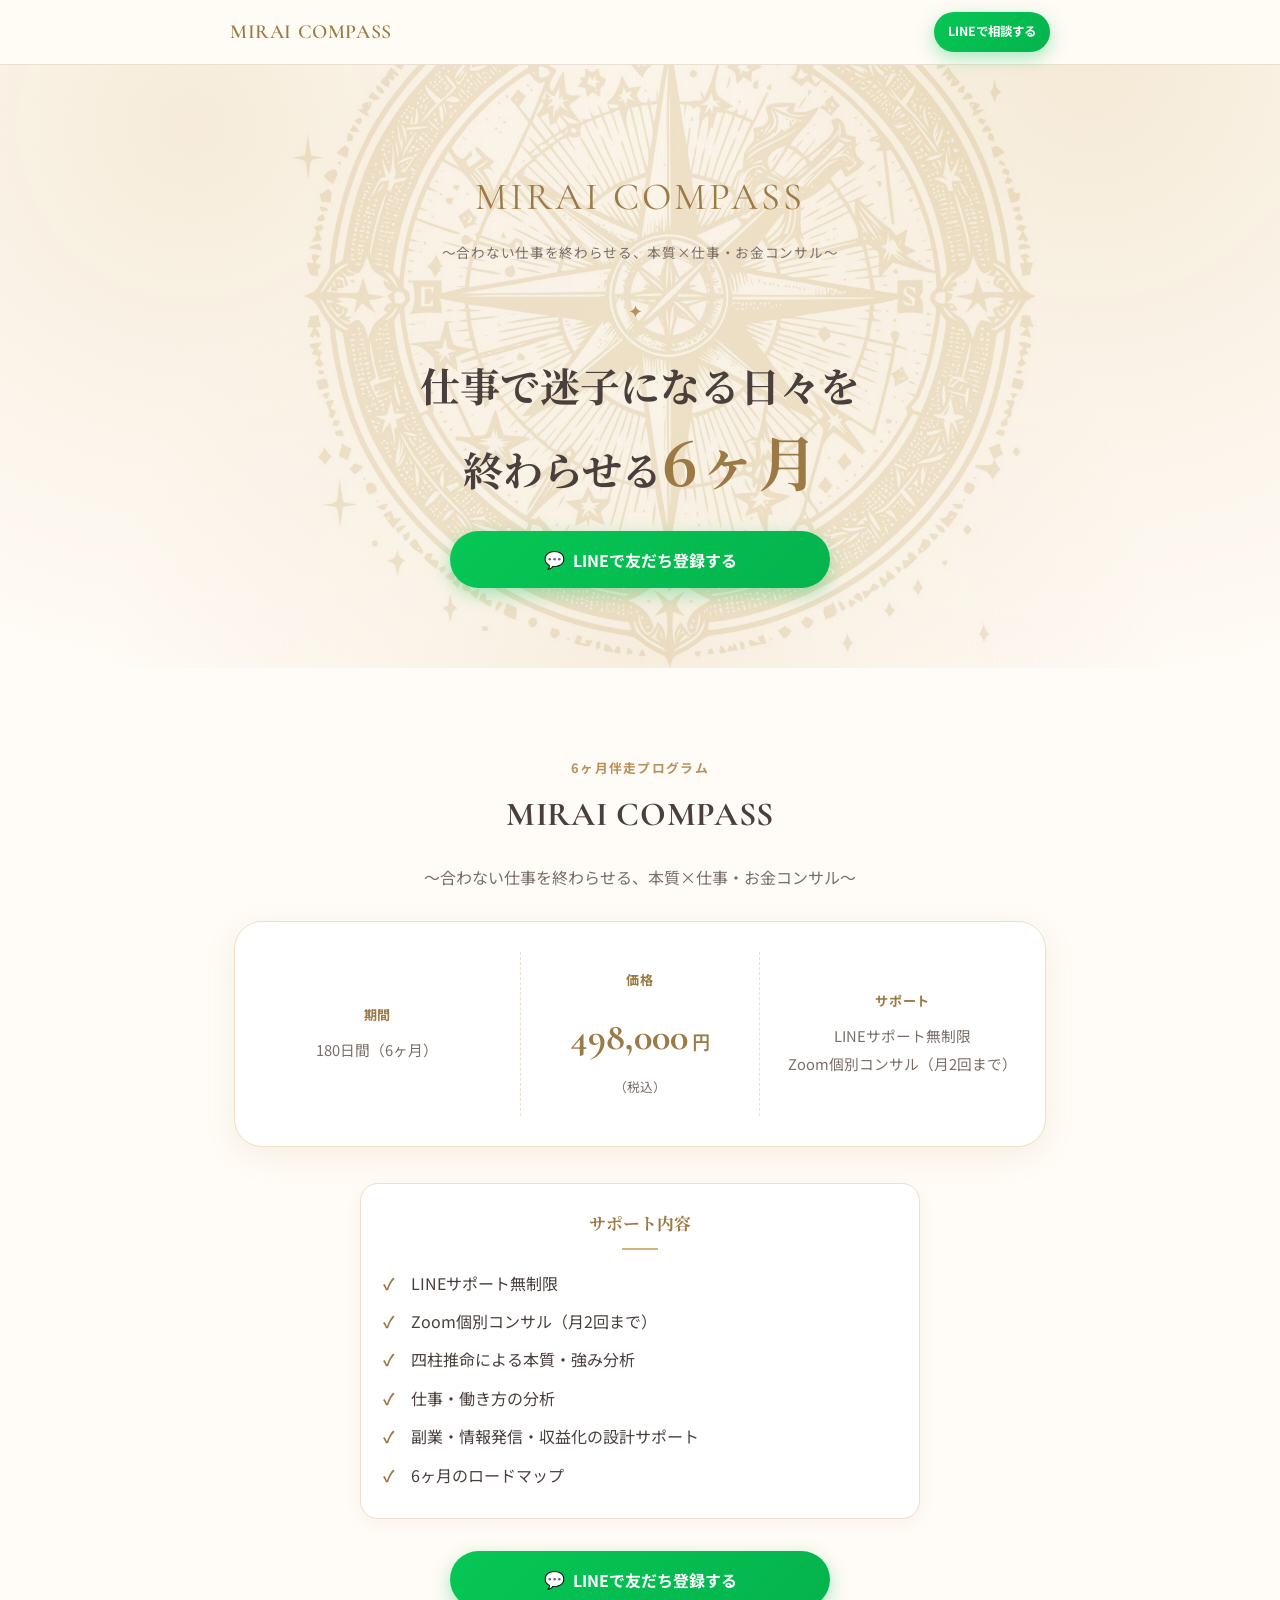
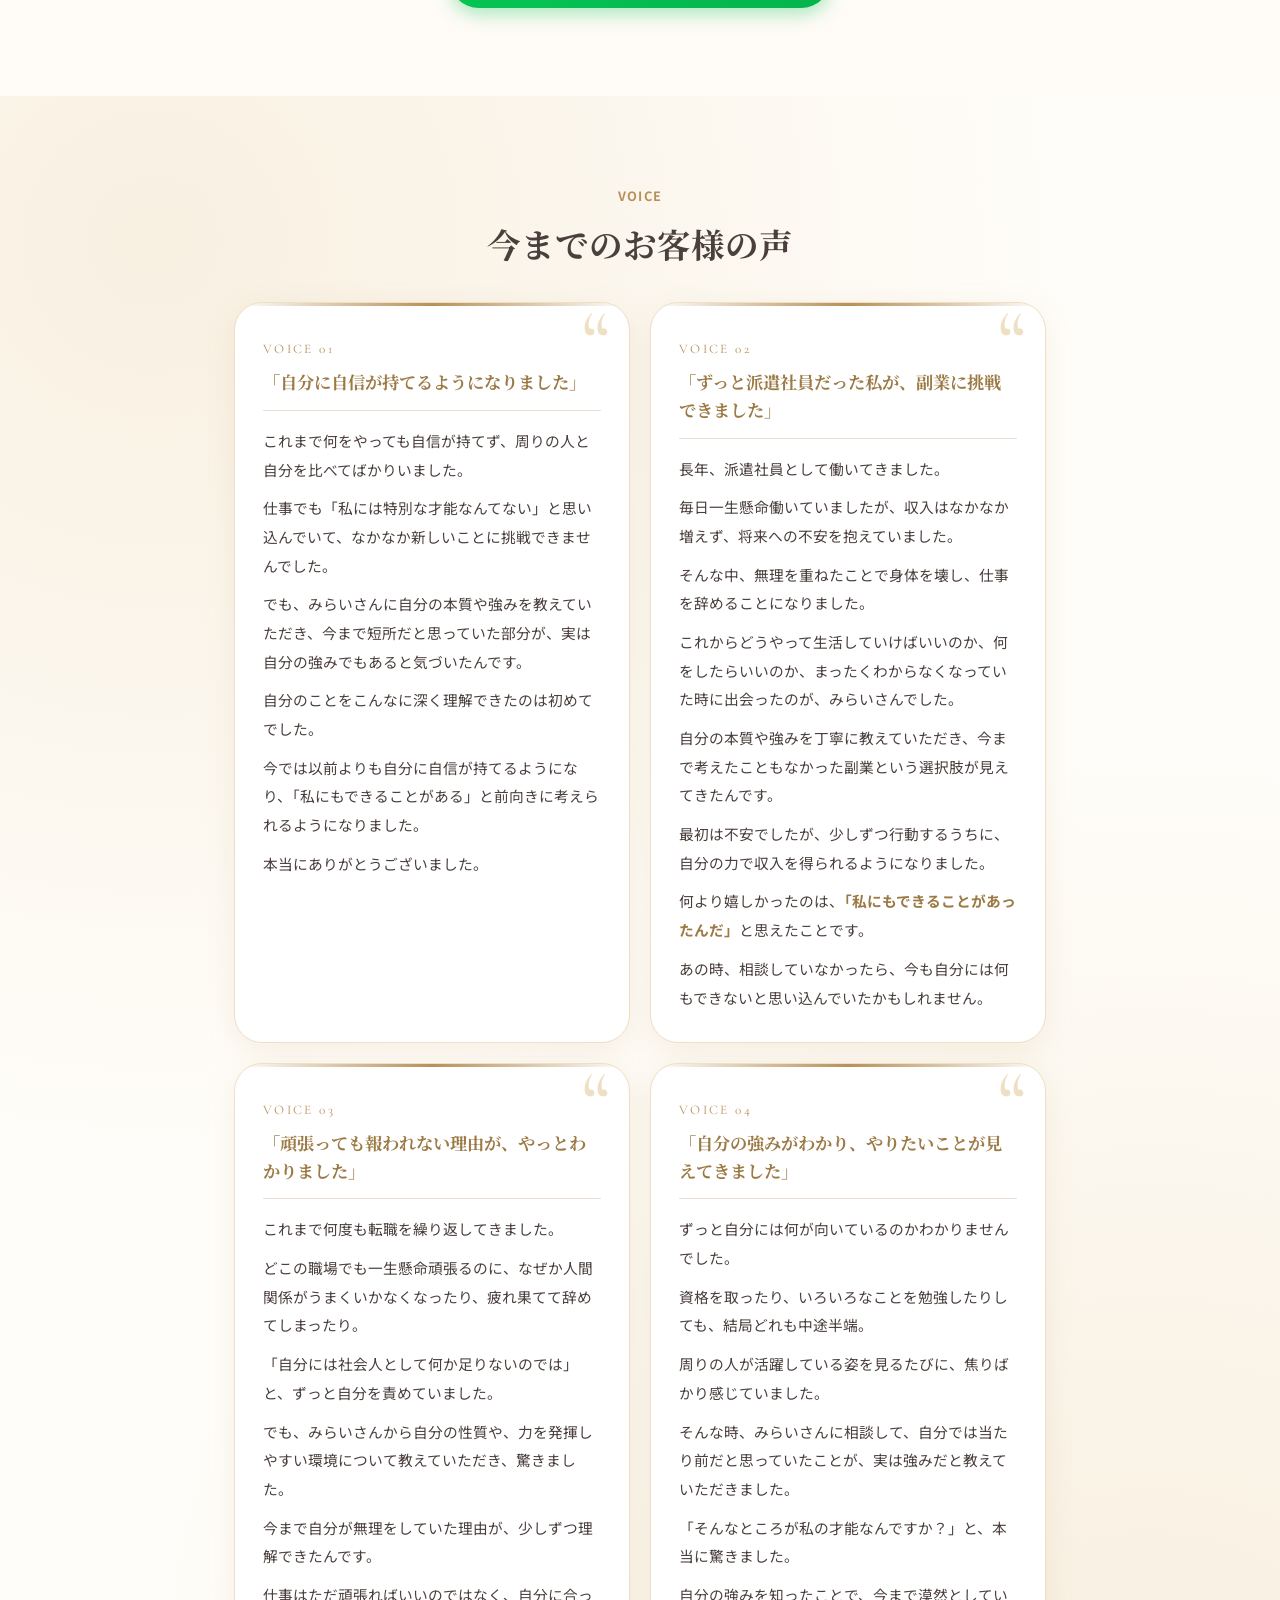
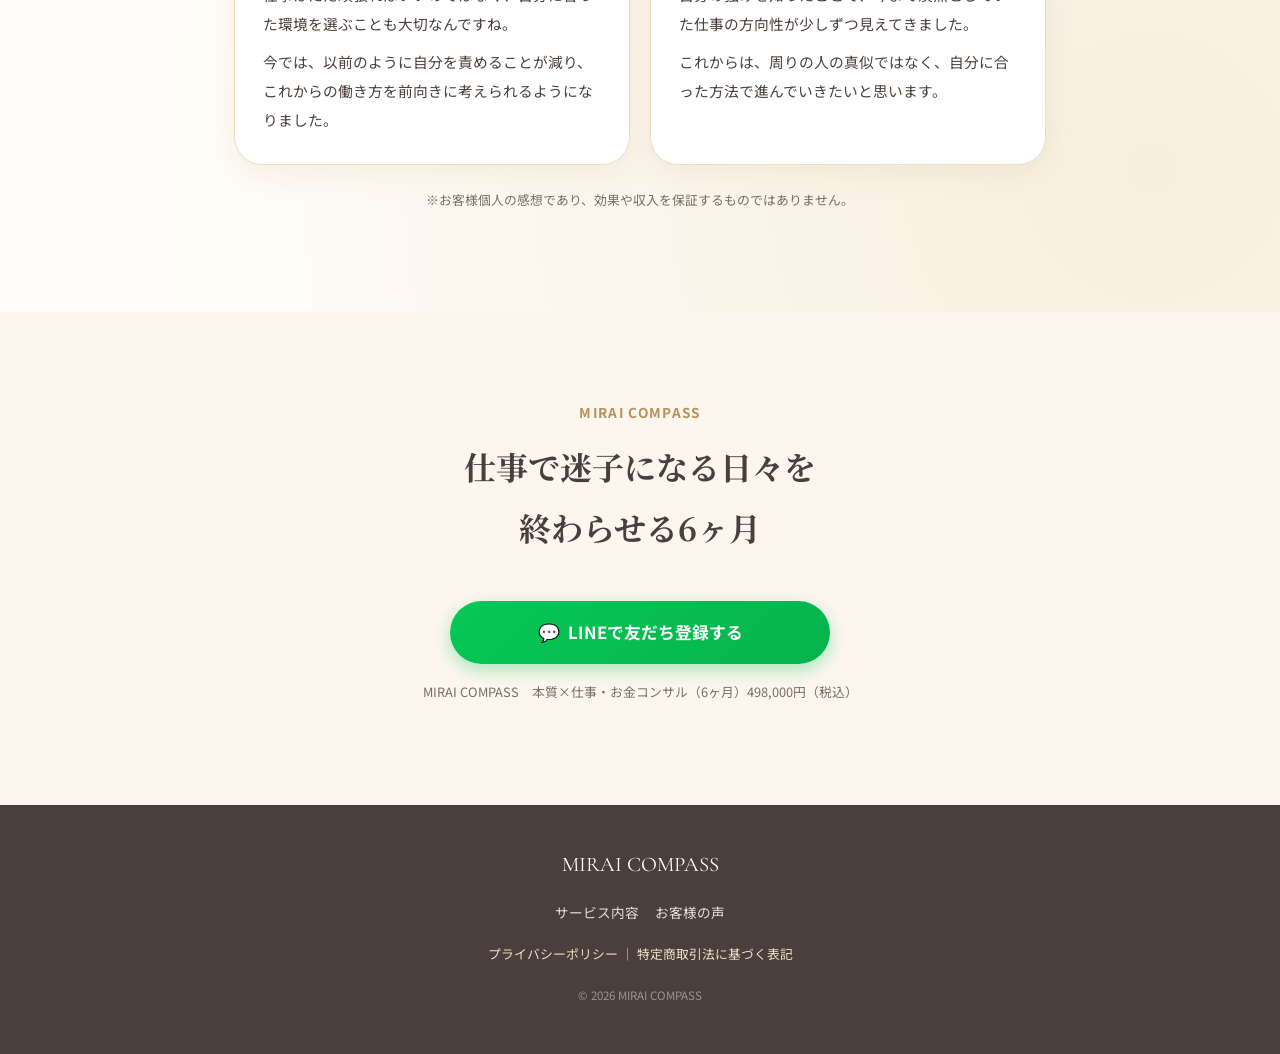
==== index.html @ 529f349e "Work and money LP: hero, plan, support, four customer voices, LINE buttons" ====
<!DOCTYPE html>
<html lang="ja">
<head>
<meta charset="UTF-8">
<meta name="viewport" content="width=device-width, initial-scale=1.0">
<title>MIRAI COMPASS｜本質×仕事・お金コンサル</title>
<meta name="description" content="仕事で迷子になる日々を終わらせる6ヶ月。四柱推命による本質・強み分析から、働き方・副業・情報発信・収益化の設計までを伴走する、本質×仕事・お金コンサル「MIRAI COMPASS」。">

<meta property="og:type" content="website">
<meta property="og:title" content="MIRAI COMPASS｜本質×仕事・お金コンサル">
<meta property="og:description" content="仕事で迷子になる日々を終わらせる6ヶ月。四柱推命による本質・強み分析から、働き方・副業・収益化の設計まで伴走します。">
<meta property="og:url" content="https://shindan.mirai-compass111.com/miraicompass-work/">
<meta property="og:locale" content="ja_JP">
<meta name="twitter:card" content="summary">

<link rel="icon" href="data:image/svg+xml,%3Csvg xmlns='http://www.w3.org/2000/svg' viewBox='0 0 100 100'%3E%3Ctext y='.9em' font-size='90'%3E%F0%9F%A7%AD%3C/text%3E%3C/svg%3E">

<link rel="preconnect" href="https://fonts.googleapis.com">
<link rel="preconnect" href="https://fonts.gstatic.com" crossorigin>
<link href="https://fonts.googleapis.com/css2?family=Cormorant+Garamond:wght@500;600&family=Noto+Serif+JP:wght@500;700&family=Noto+Sans+JP:wght@400;500;700&display=swap" rel="stylesheet">

<link rel="stylesheet" href="style.css?v=1">
<link rel="stylesheet" href="work.css?v=1">
</head>
<body class="work-lp">

<a href="#main" class="skip-link">本文へスキップ</a>

<header class="site-header">
  <div class="header-inner">
    <a href="#top" class="logo">MIRAI COMPASS</a>
    <a href="#" class="btn btn-line btn-small js-line" rel="noopener">LINEで相談する</a>
  </div>
</header>

<main id="main">

  <!-- ================= HERO ================= -->
  <section id="top" class="hero">
    <div class="hero-bg" aria-hidden="true"></div>
    <div class="hero-compass" aria-hidden="true"></div>
    <div class="hero-sparkles" aria-hidden="true">
      <span class="sparkle s1">✦</span>
      <span class="sparkle s2">✦</span>
      <span class="sparkle s3">✦</span>
      <span class="sparkle s4">✦</span>
      <span class="sparkle s5">✦</span>
      <span class="sparkle s6">✦</span>
      <span class="sparkle s7">✦</span>
    </div>
    <div class="container hero-inner">
      <p class="hero-brand">MIRAI&nbsp;COMPASS</p>
      <p class="hero-sub">〜合わない仕事を終わらせる、<br class="sp-only">本質×仕事・お金コンサル〜</p>
      <div class="divider" aria-hidden="true">✦</div>
      <h1 class="hero-title">仕事で迷子になる日々を<br>終わらせる<span class="hero-title-accent">6ヶ月</span></h1>
      <div class="cta-buttons">
        <a href="#" class="btn btn-line btn-large js-line" rel="noopener"><span class="line-icon" aria-hidden="true">💬</span>LINEで友だち登録する</a>
        <a href="#" class="btn btn-brown btn-large js-apply" target="_blank" rel="noopener" hidden>今すぐ申し込む</a>
      </div>
    </div>
  </section>

  <!-- ================= 本文原稿（仕事・お金LP原稿をここに反映） =================
       原稿受領後、省略せずにセクションを追加する。
       ?preview=1 を付けて開いたときだけ、差し込み位置の目印が表示される。 -->
  <section class="section draft-slot" aria-hidden="true">
    <div class="container">
      <p class="draft-box">【差し込み位置】仕事・お金LP本文原稿（受領後に反映）</p>
    </div>
  </section>

  <!-- ================= SERVICE / PRICING ================= -->
  <section id="service" class="section section-service">
    <div class="container">
      <p class="eyebrow">6ヶ月伴走プログラム</p>
      <h2 class="section-title serif-en">MIRAI COMPASS</h2>
      <p class="section-lead">〜合わない仕事を終わらせる、<br class="sp-only">本質×仕事・お金コンサル〜</p>

      <div class="price-card">
        <div class="price-card-col">
          <p class="price-card-label">期間</p>
          <p class="price-card-value">180日間（6ヶ月）</p>
        </div>
        <div class="price-card-col price-card-col-price">
          <p class="price-card-label">価格</p>
          <p class="price-card-price">498,000<span>円</span></p>
          <p class="price-card-note">（税込）</p>
        </div>
        <div class="price-card-col">
          <p class="price-card-label">サポート</p>
          <p class="price-card-value">LINEサポート無制限<br>Zoom個別コンサル（月2回まで）</p>
        </div>
      </div>

      <div class="info-card support-card">
        <h3 class="info-card-title">サポート内容</h3>
        <ul class="check-list check-list-gold support-list">
          <li>LINEサポート無制限</li>
          <li>Zoom個別コンサル（月2回まで）</li>
          <li>四柱推命による本質・強み分析</li>
          <li>仕事・働き方の分析</li>
          <li>副業・情報発信・収益化の設計サポート</li>
          <li>6ヶ月のロードマップ</li>
        </ul>
      </div>

      <div class="cta-buttons cta-buttons-inline">
        <a href="#" class="btn btn-line btn-large js-line" rel="noopener"><span class="line-icon" aria-hidden="true">💬</span>LINEで友だち登録する</a>
        <a href="#" class="btn btn-brown btn-large js-apply" target="_blank" rel="noopener" hidden>今すぐ申し込む</a>
      </div>
    </div>
  </section>

  <!-- ================= PROFILE（仕事・お金向け） ================= -->
  <section id="profile" class="section section-profile" hidden>
    <div class="container">
      <p class="eyebrow">プロフィール</p>
      <div class="profile-head">
        <img class="profile-avatar" src="images/profile.png" alt="みらい" loading="lazy">
        <h2 class="section-title serif-en">MIRAI COMPASS</h2>
      </div>
      <div class="profile-story" id="profile-story"></div>
      <div class="profile-photos" id="profile-photos"></div>
      <p class="profile-sign">みらい</p>
    </div>
  </section>

  <!-- ================= 今までのお客様の声 ================= -->
  <section id="voice" class="section section-voice" hidden>
    <div class="voice-sparkles" aria-hidden="true">
      <span class="sparkle s1">✦</span>
      <span class="sparkle s3">✦</span>
      <span class="sparkle s4">✦</span>
      <span class="sparkle s6">✦</span>
    </div>
    <div class="container">
      <p class="eyebrow">VOICE</p>
      <h2 class="section-title">今までのお客様の声</h2>
      <div class="work-voice-grid" id="voice-list"></div>
      <p class="voice-note">※お客様個人の感想であり、<br class="sp-only">効果や収入を保証するものではありません。</p>
    </div>
  </section>

  <!-- ================= FINAL CTA ================= -->
  <section class="section section-cta">
    <div class="container cta-inner">
      <p class="cta-eyebrow">MIRAI COMPASS</p>
      <h2 class="cta-title">仕事で迷子になる日々を<br>終わらせる6ヶ月</h2>
      <div class="cta-buttons">
        <a href="#" class="btn btn-line btn-large btn-cta-final js-line" rel="noopener"><span class="line-icon" aria-hidden="true">💬</span>LINEで友だち登録する</a>
        <a href="#" class="btn btn-brown btn-large btn-cta-final js-apply" target="_blank" rel="noopener" hidden>今すぐ申し込む</a>
      </div>
      <p class="cta-note">MIRAI COMPASS　本質×仕事・お金コンサル（6ヶ月）<br class="sp-only">498,000円（税込）</p>
    </div>
  </section>

</main>

<footer class="site-footer">
  <div class="container footer-inner">
    <p class="footer-logo">MIRAI COMPASS</p>
    <nav class="footer-nav" aria-label="フッターナビゲーション">
      <a href="#service">サービス内容</a>
      <a href="#voice" class="js-nav-voice">お客様の声</a>
      <a href="#profile" class="js-nav-profile">プロフィール</a>
    </nav>
    <p class="footer-legal">
      <a href="privacy.html">プライバシーポリシー</a>
      <span aria-hidden="true">｜</span>
      <a href="tokushoho.html">特定商取引法に基づく表記</a>
    </p>
    <p class="footer-copy">&copy; <span id="year"></span> MIRAI COMPASS</p>
  </div>
</footer>

<!-- スマホ下部の固定LINEボタン（ヒーローを過ぎたら表示） -->
<div class="sticky-cta" id="sticky-cta" aria-hidden="true">
  <a href="#" class="btn btn-line js-line" rel="noopener" tabindex="-1"><span class="line-icon" aria-hidden="true">💬</span>LINEで友だち登録する</a>
</div>

<script src="js/content.js?v=1"></script>
<script src="script.js?v=1"></script>
</body>
</html>
---- style.css ----
/* ==========================================================
   mirai compass / Mastery Compass LP
   白 × ゴールド × 淡いピンク / 神秘的で上品な恋愛コンサルLP
========================================================== */

:root{
  --c-bg:            #FFFbf6;
  --c-bg-soft:       #FDF6EF;
  --c-bg-card:       #FFFFFF;
  --c-pink:          #F3D9DD;
  --c-pink-deep:     #E8B9C2;
  --c-gold:          #B8905A;
  --c-gold-deep:     #9C7A45;
  --c-gold-soft:     #EFDFC3;
  --c-text:          #4A3F3C;
  --c-text-soft:     #7A6E68;
  --c-line:          #EADFD2;
  --c-line-color:    #06C755;

  --font-serif-jp:   'Noto Serif JP', serif;
  --font-serif-en:   'Cormorant Garamond', serif;
  --font-sans:       'Noto Sans JP', sans-serif;

  --radius:  18px;
  --radius-lg: 28px;
  --shadow:  0 8px 30px rgba(184,144,90,.12);
  --shadow-soft: 0 4px 16px rgba(184,144,90,.08);

  --maxw: 760px;
}

*,*::before,*::after{ box-sizing: border-box; }
html{ scroll-behavior: smooth; }

body{
  margin:0;
  background: var(--c-bg);
  color: var(--c-text);
  font-family: var(--font-sans);
  line-height: 1.9;
  -webkit-font-smoothing: antialiased;
  overflow-x: hidden;
}

img{ max-width:100%; display:block; }

.container{
  max-width: var(--maxw);
  margin: 0 auto;
  padding: 0 24px;
}

.skip-link{
  position:absolute; left:-999px; top:0;
  background:#fff; color:var(--c-gold-deep); padding:12px 20px; z-index:999;
}
.skip-link:focus{ left:12px; top:12px; }

/* ---------- Header ---------- */
.site-header{
  position: sticky; top:0; z-index: 100;
  background: rgba(255,251,246,.9);
  backdrop-filter: saturate(160%) blur(8px);
  border-bottom: 1px solid var(--c-line);
}
.header-inner{
  max-width: var(--maxw);
  margin:0 auto;
  padding: 12px 20px;
  display:flex; align-items:center; justify-content:space-between;
  gap: 12px;
}
.logo{
  font-family: var(--font-serif-en);
  font-size: 1.25rem;
  font-weight:600;
  color: var(--c-gold-deep);
  text-decoration:none;
  letter-spacing: .03em;
}

/* ---------- Buttons ---------- */
.btn{
  display:inline-flex; align-items:center; justify-content:center; gap:8px;
  text-decoration:none;
  font-weight:700;
  border-radius: 999px;
  transition: transform .15s ease, box-shadow .15s ease, opacity .15s ease;
  white-space: nowrap;
}
.btn:active{ transform: scale(.97); }

.btn-line{
  background: linear-gradient(135deg, var(--c-line-color), #05b34d);
  color:#fff;
  box-shadow: 0 6px 18px rgba(6,199,85,.35);
}
.btn-line:hover{ box-shadow: 0 8px 22px rgba(6,199,85,.45); }

.btn-brown{
  background: linear-gradient(135deg, var(--c-gold), var(--c-gold-deep));
  color:#fff;
  box-shadow: 0 6px 18px rgba(156,122,69,.35);
}
.btn-brown:hover{ box-shadow: 0 8px 22px rgba(156,122,69,.45); }

.btn-small{
  padding: 9px 16px;
  font-size: .82rem;
}
.btn-large{
  padding: 16px 30px;
  font-size: 1rem;
  width:100%;
  max-width: 420px;
}
.line-icon{ font-size: 1.05em; }

/* ---------- Decorative divider ---------- */
.divider{
  text-align:center;
  color: var(--c-gold);
  font-size: 1.1rem;
  margin: 28px 0;
  letter-spacing: .5em;
}

/* ---------- Hero ---------- */
.hero{
  position:relative;
  padding: 64px 0 56px;
  text-align:center;
  overflow:hidden;
}
.hero-bg{
  position:absolute; inset:0; z-index:0;
  background:
    radial-gradient(circle at 15% 10%, rgba(243,217,221,.55), transparent 45%),
    radial-gradient(circle at 85% 0%, rgba(239,223,195,.6), transparent 50%),
    radial-gradient(circle at 50% 100%, rgba(243,217,221,.4), transparent 60%),
    var(--c-bg);
}
.hero-compass{
  position:absolute;
  top:38%; left:50%;
  width: 130vw;
  height: 130vw;
  transform: translate(-50%,-50%);
  background-image:url('images/compass.jpg');
  background-size:contain;
  background-repeat:no-repeat;
  background-position:center;
  mix-blend-mode:multiply;
  opacity:.5;
  z-index:0;
  pointer-events:none;
  animation: compass-spin 100s linear infinite, compass-glow 5s ease-in-out infinite;
}
@keyframes compass-spin{
  from{ transform: translate(-50%,-50%) rotate(0deg); }
  to{ transform: translate(-50%,-50%) rotate(360deg); }
}
@keyframes compass-glow{
  0%,100%{ opacity:.38; }
  50%{ opacity:.6; }
}

.hero-sparkles{ position:absolute; inset:0; z-index:0; overflow:hidden; pointer-events:none; }
.sparkle{
  position:absolute;
  color: var(--c-gold);
  text-shadow: 0 0 6px rgba(184,144,90,.7);
  opacity:0;
  animation: sparkle-twinkle 3.4s ease-in-out infinite;
}
.sparkle.s1{ top:10%; left:14%; font-size:.9rem; animation-delay:.1s; }
.sparkle.s2{ top:18%; left:80%; font-size:1.3rem; animation-delay:1.2s; }
.sparkle.s3{ top:62%; left:8%;  font-size:.8rem;  animation-delay:.7s; }
.sparkle.s4{ top:72%; left:86%; font-size:1.1rem; animation-delay:2s; }
.sparkle.s5{ top:6%;  left:52%; font-size:.7rem;  animation-delay:2.5s; }
.sparkle.s6{ top:46%; left:92%; font-size:1rem;   animation-delay:1.6s; }
.sparkle.s7{ top:38%; left:5%;  font-size:1rem;   animation-delay:.9s; }
@keyframes sparkle-twinkle{
  0%,100%{ opacity:0; transform:scale(.4) rotate(0deg); }
  50%{ opacity:1; transform:scale(1) rotate(20deg); }
}

@media (prefers-reduced-motion: reduce){
  .hero-compass, .sparkle{ animation:none; }
}

.hero-inner{ position:relative; z-index:1; }

.hero-brand{
  font-family: var(--font-serif-en);
  font-size: clamp(1.6rem, 6vw, 2.4rem);
  color: var(--c-gold-deep);
  letter-spacing:.08em;
  margin: 0;
}
.hero-sub{
  font-size: .85rem;
  color: var(--c-text-soft);
  margin: 6px 0 0;
  letter-spacing: .05em;
}

.hero-title{
  font-family: var(--font-serif-jp);
  font-size: clamp(1.8rem, 7vw, 2.6rem);
  line-height: 1.5;
  margin: 8px 0 4px;
  color: var(--c-text);
}
.hero-title-accent{
  font-size: 1.5em;
  color: #C9576A;
  font-weight: 700;
}

.hero-lead{
  font-size: 1.05rem;
  margin: 10px 0;
}

.tag-list, .mini-tag-list{
  list-style:none;
  display:flex; flex-wrap:wrap; justify-content:center; gap:10px;
  padding:0; margin: 14px 0;
}
.tag{
  background: var(--c-pink);
  color: #9C4C57;
  font-weight:700;
  font-size: .88rem;
  padding: 8px 16px;
  border-radius: 999px;
}
.tag-soft{
  background: var(--c-gold-soft);
  color: var(--c-gold-deep);
}

.hero .btn-large{ margin-top: 20px; }

/* ---------- Sections generic ---------- */
.section{
  padding: 64px 0;
}
.section:nth-of-type(even){
  background: var(--c-bg-soft);
}

.eyebrow{
  text-align:center;
  color: var(--c-gold);
  font-weight:700;
  letter-spacing:.1em;
  font-size:.8rem;
  margin:0 0 8px;
}
.section-title{
  font-family: var(--font-serif-jp);
  text-align:center;
  font-size: clamp(1.5rem, 5.5vw, 2.1rem);
  margin: 0 0 20px;
  line-height:1.6;
}
.section-title .accent{ color:#C9576A; }
.serif-en{ font-family: var(--font-serif-en); letter-spacing:.02em; }

.section-lead{
  text-align:center;
  font-size: 1rem;
  color: var(--c-text-soft);
  margin: 0 0 28px;
}
.section-lead.center{ margin-top: 32px; }
.section-note{
  text-align:center;
  font-size:.78rem;
  color: var(--c-text-soft);
  margin: -14px 0 28px;
}

/* ---------- Empathy ---------- */
.empathy-card{
  background: var(--c-bg-card);
  border: 1px solid var(--c-line);
  border-radius: var(--radius-lg);
  padding: 32px 26px;
  text-align:center;
  box-shadow: var(--shadow-soft);
  max-width: 480px;
  margin: 0 auto 28px;
}
.empathy-lead{ margin:6px 0; color: var(--c-text-soft); }
.check-list{
  list-style:none;
  padding:0; margin: 16px auto;
  display:inline-block;
  text-align:left;
}
.check-list li{
  padding: 4px 0 4px 28px;
  position:relative;
}
.check-list li::before{
  content:"✓";
  position:absolute; left:0; top:4px;
  color: var(--c-gold);
  font-weight:700;
}
.empathy-whisper{
  font-weight:700;
  color:#9C4C57;
  font-size: 1.05rem;
  margin-top: 14px;
}
.empathy-reason{
  text-align:center;
  font-size: 1.15rem;
  margin: 0 0 32px;
  line-height:1.8;
}
.empathy-reason strong{ color: var(--c-gold-deep); }
.empathy-body{
  text-align:center;
  font-size: 1rem;
  max-width: 520px;
  margin: 0 auto;
}
.empathy-body strong{ color:#9C4C57; }

/* ---------- Solution / 10 types ---------- */
.type-frame{
  position:relative;
  margin: 0 0 36px;
  padding: 22px;
  background:
    radial-gradient(circle at 50% 0%, rgba(239,223,195,.5), transparent 60%),
    var(--c-bg-card);
  border: 1px solid var(--c-gold-soft);
  border-radius: var(--radius-lg);
  box-shadow: var(--shadow), inset 0 0 0 1px rgba(255,255,255,.6);
}
.type-frame::before{
  content:"";
  position:absolute; inset:8px;
  border: 1px solid var(--c-gold);
  border-radius: calc(var(--radius-lg) - 8px);
  opacity:.5;
  pointer-events:none;
}
.type-frame img{ position:relative; border-radius: calc(var(--radius-lg) - 14px); }

.feature-row{
  display:grid;
  grid-template-columns: repeat(4, 1fr);
  gap: 10px;
  margin-bottom: 8px;
}
.feature-item{
  text-align:center;
  background: linear-gradient(160deg, var(--c-pink), #fff 130%);
  border-radius: var(--radius);
  padding: 18px 6px;
}
.feature-icon{ font-size:1.6rem; display:block; margin-bottom:8px; }
.feature-item p{ margin:0; font-size:.78rem; font-weight:700; color:#9C4C57; }

/* ---------- Concept ---------- */
.section-concept{
  text-align:center;
  background: linear-gradient(180deg, #FFFbf6, #FBEFE9);
}
.concept-quote p{
  font-family: var(--font-serif-jp);
  font-size: clamp(1.4rem, 5.5vw, 2rem);
  font-weight:700;
  color: var(--c-gold-deep);
  line-height:1.6;
  margin: 0 0 16px;
}
.concept-badge{
  display:inline-block;
  background: var(--c-gold-deep);
  color:#fff;
  font-size:.8rem;
  font-weight:700;
  padding: 8px 20px;
  border-radius: 999px;
  letter-spacing:.05em;
}
.concept-body{
  font-size: 1.05rem;
  margin: 20px 0;
}
.concept-body strong{ color:#9C4C57; }

/* ---------- Service / price card ---------- */
.price-card{
  background: var(--c-bg-card);
  border: 1px solid var(--c-gold-soft);
  border-radius: var(--radius-lg);
  box-shadow: var(--shadow);
  padding: 30px 22px;
  display:grid;
  gap: 22px;
  margin-bottom: 36px;
}
.price-card-col{ text-align:center; }
.price-card-label{
  font-weight:700;
  color: var(--c-gold-deep);
  font-size:.82rem;
  margin:0 0 8px;
  letter-spacing:.05em;
}
.price-card-value{ margin:0; font-size:.92rem; color: var(--c-text-soft); }
.price-card-col-price{
  padding: 16px 0;
  border-top: 1px dashed var(--c-line);
  border-bottom: 1px dashed var(--c-line);
}
.price-card-price{
  font-family: var(--font-serif-en);
  font-size: 2.4rem;
  color:#C9576A;
  font-weight:700;
  margin:0;
}
.price-card-price span{ font-size:1.1rem; margin-left:4px; }
.price-card-note{ margin:2px 0 0; font-size:.8rem; color: var(--c-text-soft); }

.info-grid{
  display:grid;
  gap: 20px;
  margin-bottom: 24px;
}
.info-card{
  background: var(--c-bg-card);
  border:1px solid var(--c-line);
  border-radius: var(--radius);
  padding: 24px 22px;
  box-shadow: var(--shadow-soft);
}
.info-card-title{
  font-family: var(--font-serif-jp);
  font-size: 1.05rem;
  margin: 0 0 14px;
  color: var(--c-gold-deep);
  text-align:center;
  position:relative;
  padding-bottom:10px;
}
.info-card-title::after{
  content:"";
  position:absolute; left:50%; bottom:0; transform:translateX(-50%);
  width:36px; height:2px; background: var(--c-pink-deep);
}
.check-list-gold li::before{ color: var(--c-gold-deep); }

.why-card{
  background: linear-gradient(160deg, #fff, var(--c-bg-soft));
  border: 1px solid var(--c-line);
  border-radius: var(--radius-lg);
  padding: 28px 24px;
  text-align:center;
}
.why-list{
  list-style:none;
  display:inline-flex; flex-wrap:wrap; gap:8px; justify-content:center;
  padding:0; margin: 14px 0;
}
.why-list li{
  background: var(--c-pink);
  color:#9C4C57;
  font-size:.82rem;
  font-weight:700;
  padding:6px 14px;
  border-radius:999px;
}
.why-arrow{ color: var(--c-gold); font-size:1.4rem; margin:6px 0; }
.why-card strong{ color: var(--c-gold-deep); }

/* ---------- Flow / accordion ---------- */
.flow-list{ display:flex; flex-direction:column; gap:14px; }
.flow-item{
  background: var(--c-bg-card);
  border:1px solid var(--c-line);
  border-radius: var(--radius);
  padding: 6px 20px;
  box-shadow: var(--shadow-soft);
}
.flow-item summary{
  cursor:pointer;
  list-style:none;
  padding: 16px 4px;
  font-weight:700;
  font-size: 1.02rem;
  display:flex; align-items:center; gap:14px;
  color: var(--c-text);
}
.flow-item summary::-webkit-details-marker{ display:none; }
.flow-item summary::after{
  content:"+";
  margin-left:auto;
  font-size:1.3rem;
  color: var(--c-gold);
}
.flow-item[open] summary::after{ content:"−"; }
.flow-num{
  flex:none;
  width:34px; height:34px;
  border-radius:50%;
  background: linear-gradient(135deg, var(--c-gold-soft), var(--c-pink));
  color: var(--c-gold-deep);
  display:flex; align-items:center; justify-content:center;
  font-family: var(--font-serif-en);
  font-weight:700;
}
.flow-body{ padding: 0 4px 20px 48px; }
.flow-body ul{ margin:0 0 12px; padding-left:1.1em; color: var(--c-text-soft); }
.flow-body li{ margin-bottom:4px; }
.flow-body p{ margin:0; font-size:.92rem; }

/* ---------- Compare table ---------- */
.table-scroll{ overflow-x:auto; margin-bottom: 24px; -webkit-overflow-scrolling: touch; }
.compare-table{
  width:100%;
  border-collapse: collapse;
  min-width: 480px;
  background: var(--c-bg-card);
  border-radius: var(--radius);
  overflow:hidden;
  box-shadow: var(--shadow-soft);
}
.compare-table th, .compare-table td{
  padding: 14px 16px;
  text-align:center;
  border-bottom: 1px solid var(--c-line);
  font-size:.9rem;
}
.compare-table thead th{
  background: var(--c-bg-soft);
  color: var(--c-gold-deep);
  font-family: var(--font-serif-jp);
}
.compare-table thead th:last-child{ background: var(--c-gold-deep); color:#fff; }
.compare-table td:last-child{ background: rgba(184,144,90,.06); }
.compare-table td strong{ color:#9C4C57; }

.compare-highlight{
  text-align:center;
  font-family: var(--font-serif-jp);
  font-size: 1.15rem;
  color: var(--c-gold-deep);
  font-weight:700;
  line-height:1.8;
}
.compare-highlight span{
  display:block;
  font-size:.85rem;
  color: var(--c-text-soft);
  font-weight:400;
  margin-top:6px;
}

/* ---------- Profile ---------- */
.profile-head{ text-align:center; }
.profile-avatar{
  width:96px; height:96px;
  border-radius:50%;
  margin: 0 auto 16px;
  object-fit:cover;
  box-shadow: var(--shadow);
}
.profile-story{
  max-width: 560px;
  margin: 28px auto 0;
  background: var(--c-bg-card);
  border: 1px solid var(--c-line);
  border-radius: var(--radius-lg);
  padding: 30px 26px;
  box-shadow: var(--shadow-soft);
}
.profile-story p{ margin: 0 0 14px; font-size:.96rem; }
.profile-story p:last-child{ margin-bottom:0; }
.profile-cta-text{
  text-align:center;
  font-family: var(--font-serif-jp);
  font-weight:700;
  color: var(--c-gold-deep);
  font-size:1.1rem;
  margin: 32px 0 4px;
}
.profile-sign{
  text-align:center;
  color: var(--c-text-soft);
  font-size:.9rem;
}

/* ---------- Voice / testimonials ---------- */
.section-voice{
  position:relative;
  overflow:hidden;
  background:
    radial-gradient(circle at 15% 10%, rgba(243,217,221,.5), transparent 45%),
    radial-gradient(circle at 88% 90%, rgba(239,223,195,.55), transparent 50%),
    var(--c-bg-soft);
}
.section-voice .container{ position:relative; z-index:1; }
.voice-sparkles{ position:absolute; inset:0; z-index:0; overflow:hidden; pointer-events:none; }
.voice-grid{
  display:grid;
  gap: 16px;
}
.voice-card{
  background: var(--c-bg-card);
  border:1px solid var(--c-line);
  border-left: 4px solid var(--c-pink-deep);
  border-radius: var(--radius);
  padding: 20px 22px;
  margin:0;
  box-shadow: var(--shadow-soft);
}
.voice-card p{ margin:0 0 10px; font-size:.92rem; }
.voice-card cite{ font-style:normal; font-size:.78rem; color: var(--c-text-soft); }

/* ---------- FAQ ---------- */
.faq-list{ display:flex; flex-direction:column; gap:12px; }
.faq-item{
  background: var(--c-bg-card);
  border:1px solid var(--c-line);
  border-radius: var(--radius);
  padding: 4px 20px;
}
.faq-item summary{
  cursor:pointer;
  list-style:none;
  padding: 16px 26px 16px 0;
  font-weight:700;
  position:relative;
}
.faq-item summary::-webkit-details-marker{ display:none; }
.faq-item summary::before{ content:"Q."; color: var(--c-gold-deep); margin-right:8px; }
.faq-item summary::after{
  content:"+";
  position:absolute; right:0; top:14px;
  color: var(--c-gold);
  font-size:1.2rem;
}
.faq-item[open] summary::after{ content:"−"; }
.faq-body{ padding: 0 0 18px; font-size:.9rem; color: var(--c-text-soft); }
.faq-body p{ margin:0; }

/* ---------- Final CTA ---------- */
.section-cta{
  background: radial-gradient(circle at 50% 0%, #FBEFE9, #FDF6EF 70%);
  text-align:center;
}
.cta-eyebrow{ color: var(--c-gold); font-weight:700; letter-spacing:.1em; font-size:.85rem; margin:0; }
.cta-title{
  font-family: var(--font-serif-jp);
  font-size: clamp(1.4rem, 5.5vw, 2rem);
  margin: 10px 0 18px;
}
.cta-body{ color: var(--c-text-soft); margin-bottom:26px; }
.cta-inner{ display:flex; flex-direction:column; align-items:center; }
.btn-cta-final{ font-size: 1.05rem; padding: 18px 30px; }
.cta-note{ margin-top:16px; font-size:.8rem; color: var(--c-text-soft); }
.voice-note{ margin-top:24px; font-size:.75rem; color: var(--c-text-soft); text-align:center; line-height:1.7; }

/* ---------- Footer ---------- */
.site-footer{
  background: var(--c-text);
  color: #E7DDD6;
  padding: 40px 0 28px;
}
.footer-inner{ text-align:center; }
.footer-logo{
  font-family: var(--font-serif-en);
  font-size:1.3rem;
  color:#fff;
  margin:0 0 16px;
}
.footer-nav{
  display:flex; flex-wrap:wrap; gap:16px; justify-content:center;
  margin-bottom: 16px;
}
.footer-nav a{ color:#E7DDD6; text-decoration:none; font-size:.85rem; }
.footer-nav a:hover{ text-decoration:underline; }
.footer-legal{ font-size:.8rem; margin: 0 0 18px; }
.footer-legal a{ color:#EFDFC3; text-decoration:none; }
.footer-legal a:hover{ text-decoration:underline; }
.footer-copy{ font-size:.72rem; color:#9C948E; margin:0; }

/* ---------- Utility ---------- */
.sp-only{ display:inline; }

/* ==========================================================
   Tablet / Desktop
========================================================== */
@media (min-width: 640px){
  .info-grid{ grid-template-columns: 1fr 1fr; }
  .price-card{ grid-template-columns: 1fr 1fr 1fr; align-items:center; }
  .price-card-col-price{ border-top:none; border-bottom:none; border-left:1px dashed var(--c-line); border-right:1px dashed var(--c-line); }
}

@media (min-width: 900px){
  :root{ --maxw: 860px; }
  .section{ padding: 88px 0; }
  .hero{ padding: 96px 0 80px; }
  .voice-grid{ grid-template-columns: repeat(3,1fr); }
  .sp-only{ display:none; }
  .hero-compass{ width: min(1360px, 150vw); height: min(1360px, 150vw); }
}

/* ---------- Scroll fade-in ---------- */
.fade-init{
  opacity: 0;
  transform: translateY(18px);
  transition: opacity .7s ease, transform .7s ease;
}
.fade-init.is-visible{
  opacity: 1;
  transform: none;
}

/* ---------- Reduced motion ---------- */
@media (prefers-reduced-motion: reduce){
  html{ scroll-behavior:auto; }
  .btn{ transition:none; }
  .fade-init{ opacity:1; transform:none; transition:none; }
}
---- work.css ----
/* ==========================================================
   MIRAI COMPASS 仕事・お金LP 専用（style.cssは恋愛LPのコピー。ここで上書き）
   白 × ゴールド（ピンクを使わない）
========================================================== */
.work-lp{
  --c-pink:       #F1E6D2;
  --c-pink-deep:  #D4B47E;
  --c-accent:     #9C7A45;
  --c-ivory:      #FFFDF9;
}

/* ---- ピンク系の差し色をゴールドへ ---- */
.work-lp .hero-bg{
  background:
    radial-gradient(circle at 15% 10%, rgba(239,223,195,.55), transparent 45%),
    radial-gradient(circle at 85% 0%, rgba(239,223,195,.6), transparent 50%),
    radial-gradient(circle at 50% 100%, rgba(232,214,180,.35), transparent 60%),
    var(--c-bg);
}
.work-lp .hero-title{ font-size: clamp(1.55rem, 6.4vw, 2.5rem); }
.work-lp .hero-title-accent{ color: var(--c-accent); }
.work-lp .section-title .accent,
.work-lp .empathy-body strong,
.work-lp .concept-body strong,
.work-lp .compare-table td strong{ color: var(--c-accent); }
.work-lp .price-card-price{ color: var(--c-accent); }
.work-lp .tag{ background: var(--c-pink); color: var(--c-accent); }

/* ---- ヘッダーのLINEボタン ---- */
.work-lp .header-inner .btn-small{ padding: 8px 14px; font-size: .78rem; }

/* ---- CTAボタン群 ---- */
.cta-buttons{
  display:flex; flex-direction:column; align-items:center; gap:14px;
  margin-top: 26px; width:100%;
}
.cta-buttons-inline{ margin-top: 32px; }
.cta-buttons .btn[hidden]{ display:none; }
.work-lp .hero .btn-large{ margin-top: 0; }
.work-lp .btn-large{ white-space: normal; text-align:center; line-height:1.5; }

/* ---- サポート内容 ---- */
.support-card{ max-width: 560px; margin: 0 auto; }
.support-list{ margin: 0; }

/* ---- 今までのお客様の声 ---- */
.work-lp .section-voice{
  background:
    radial-gradient(circle at 12% 8%, rgba(239,223,195,.45), transparent 45%),
    radial-gradient(circle at 90% 92%, rgba(239,223,195,.5), transparent 50%),
    var(--c-ivory);
}
.work-voice-grid{
  display:grid;
  grid-template-columns: 1fr;
  gap: 20px;
  margin-top: 32px;
}
.work-voice-card{
  position:relative;
  background: #fff;
  border: 1px solid var(--c-gold-soft);
  border-radius: var(--radius-lg);
  padding: 30px 24px 26px;
  box-shadow: var(--shadow);
  overflow:hidden;
}
.work-voice-card::before{
  content:"";
  position:absolute; left:0; right:0; top:0; height:3px;
  background: linear-gradient(90deg, transparent, var(--c-gold), transparent);
}
.work-voice-card::after{
  content:"\201C";
  position:absolute; right:18px; top:-6px;
  font-family: var(--font-serif-en);
  font-size: 5.5rem; line-height:1;
  color: var(--c-gold-soft);
  pointer-events:none;
}
.work-voice-num{
  margin:0 0 6px;
  font-family: var(--font-serif-en);
  font-size:.82rem; letter-spacing:.18em;
  color: var(--c-gold);
}
.work-voice-title{
  position:relative; z-index:1;
  font-family: var(--font-serif-jp);
  font-size: 1.08rem; line-height:1.6;
  color: var(--c-gold-deep);
  margin: 0 0 16px;
  padding-bottom: 14px;
  border-bottom: 1px solid var(--c-line);
}
.work-voice-body p{ margin: 0 0 10px; font-size: .92rem; line-height:1.95; }
.work-voice-body p:last-child{ margin-bottom:0; }
.work-voice-body strong{ color: var(--c-gold-deep); }
.work-voice-name{ margin: 14px 0 0; text-align:right; font-size:.8rem; color: var(--c-text-soft); }
.work-lp .voice-note{ font-size:.8rem; }

/* ---- プロフィール写真（工場勤務時代・実績画像） ---- */
.profile-photos{
  max-width: 560px;
  margin: 24px auto 0;
  display:grid; gap: 16px;
}
.profile-photo{
  margin:0;
  background:#fff;
  border:1px solid var(--c-gold-soft);
  border-radius: var(--radius);
  padding: 10px;
  box-shadow: var(--shadow-soft);
}
.profile-photo img{ width:100%; height:auto; border-radius: calc(var(--radius) - 6px); }
.profile-photo figcaption{ margin-top:8px; font-size:.8rem; color: var(--c-text-soft); text-align:center; }

/* ---- 原稿差し込み位置（?preview=1 のときだけ表示） ---- */
.draft-slot{ display:none; }
.is-preview .draft-slot{ display:block; }
.draft-box{
  border: 2px dashed var(--c-gold);
  border-radius: var(--radius);
  padding: 28px 18px;
  text-align:center;
  color: var(--c-gold-deep);
  font-weight:700;
  margin:0;
}

/* ---- スマホ固定LINEボタン ---- */
.sticky-cta{
  position: fixed; left:0; right:0; bottom:0; z-index: 90;
  padding: 10px 16px calc(10px + env(safe-area-inset-bottom));
  background: rgba(255,251,246,.94);
  backdrop-filter: blur(8px);
  border-top: 1px solid var(--c-line);
  display:flex; justify-content:center;
  transform: translateY(110%);
  transition: transform .3s ease;
}
.sticky-cta.is-shown{ transform: none; }
.sticky-cta .btn{ width:100%; max-width: 420px; padding: 14px 20px; font-size: .95rem; }
.work-lp .site-footer{ padding-bottom: 96px; }

@media (min-width: 640px){
  .work-voice-grid{ grid-template-columns: 1fr 1fr; }
  .profile-photos{ grid-template-columns: 1fr 1fr; }
  .work-voice-card{ padding: 34px 28px 30px; }
}
@media (min-width: 900px){
  .work-lp .voice-grid{ grid-template-columns: repeat(2,1fr); }
  .sticky-cta{ display:none; }
  .work-lp .site-footer{ padding-bottom: 48px; }
  .cta-buttons{ flex-direction: row; justify-content:center; }
  .cta-buttons .btn-large{ max-width: 380px; }
}
@media (prefers-reduced-motion: reduce){
  .sticky-cta{ transition:none; }
}
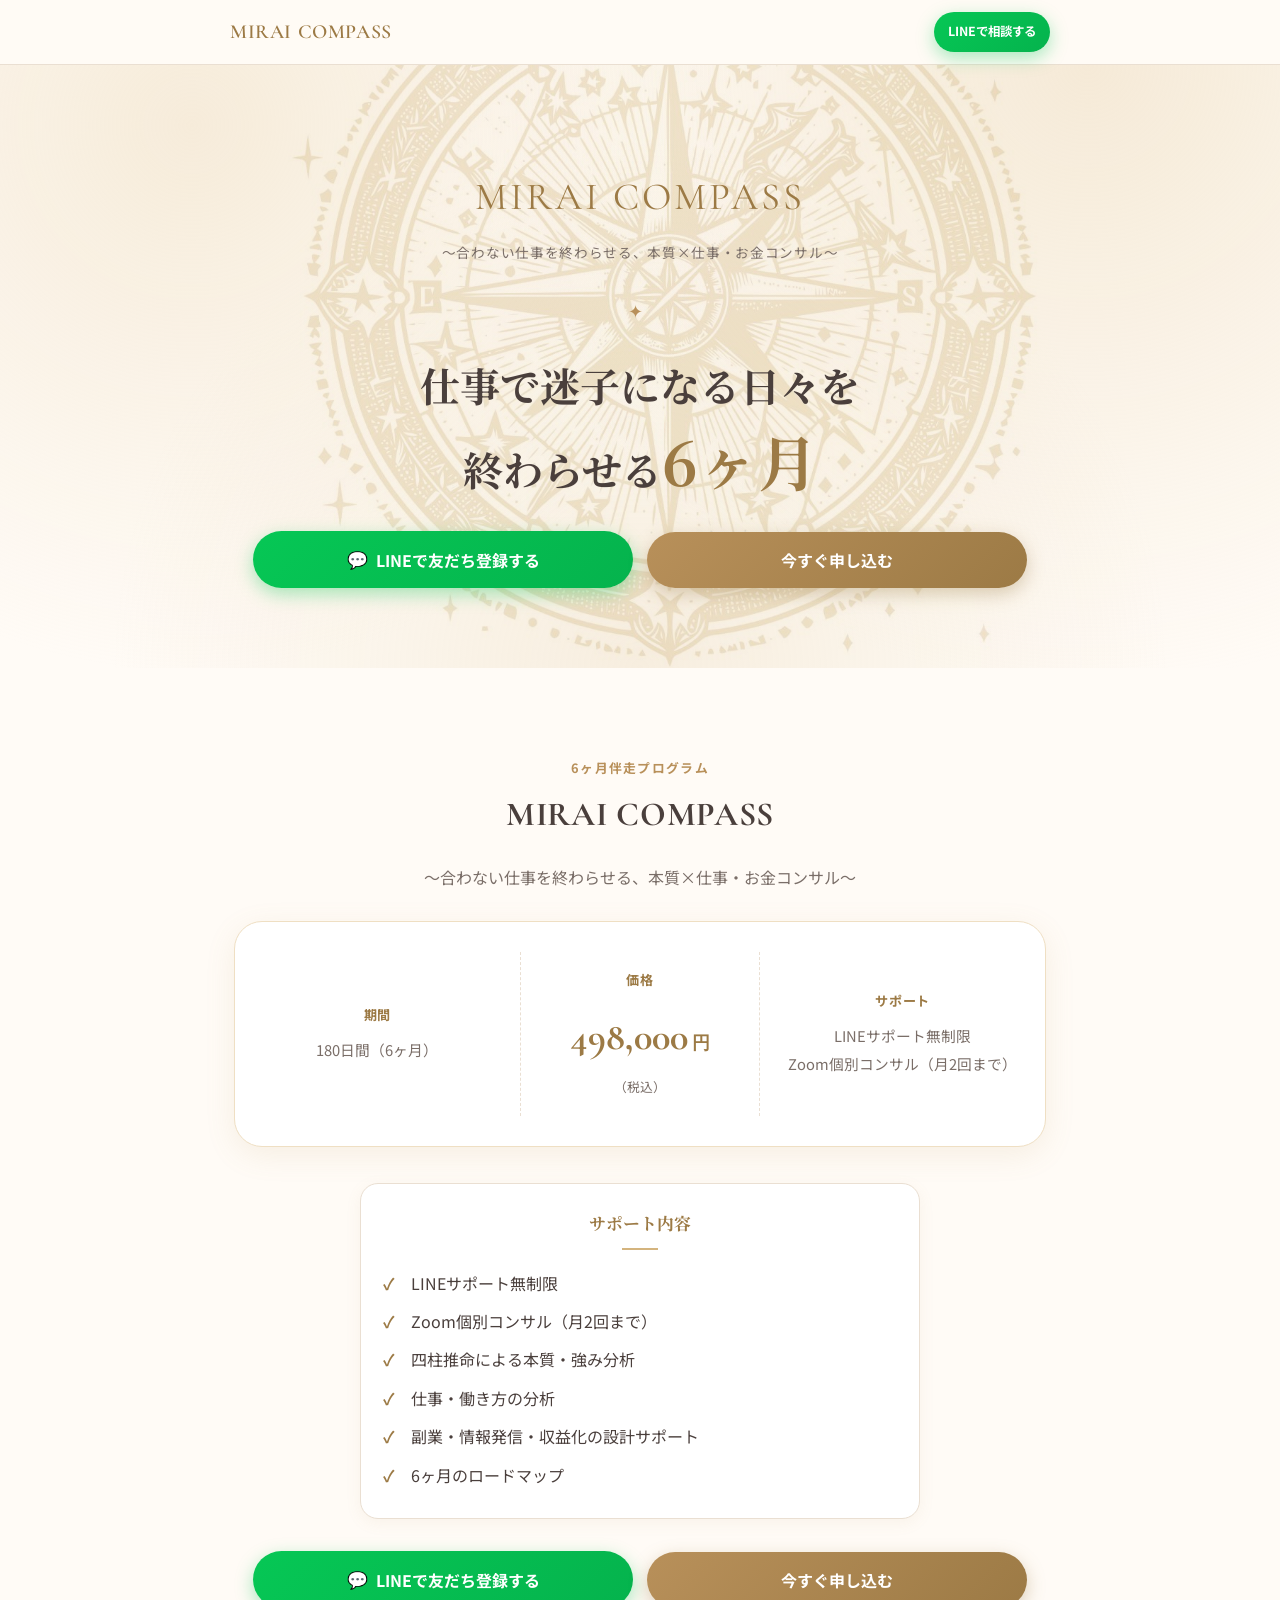
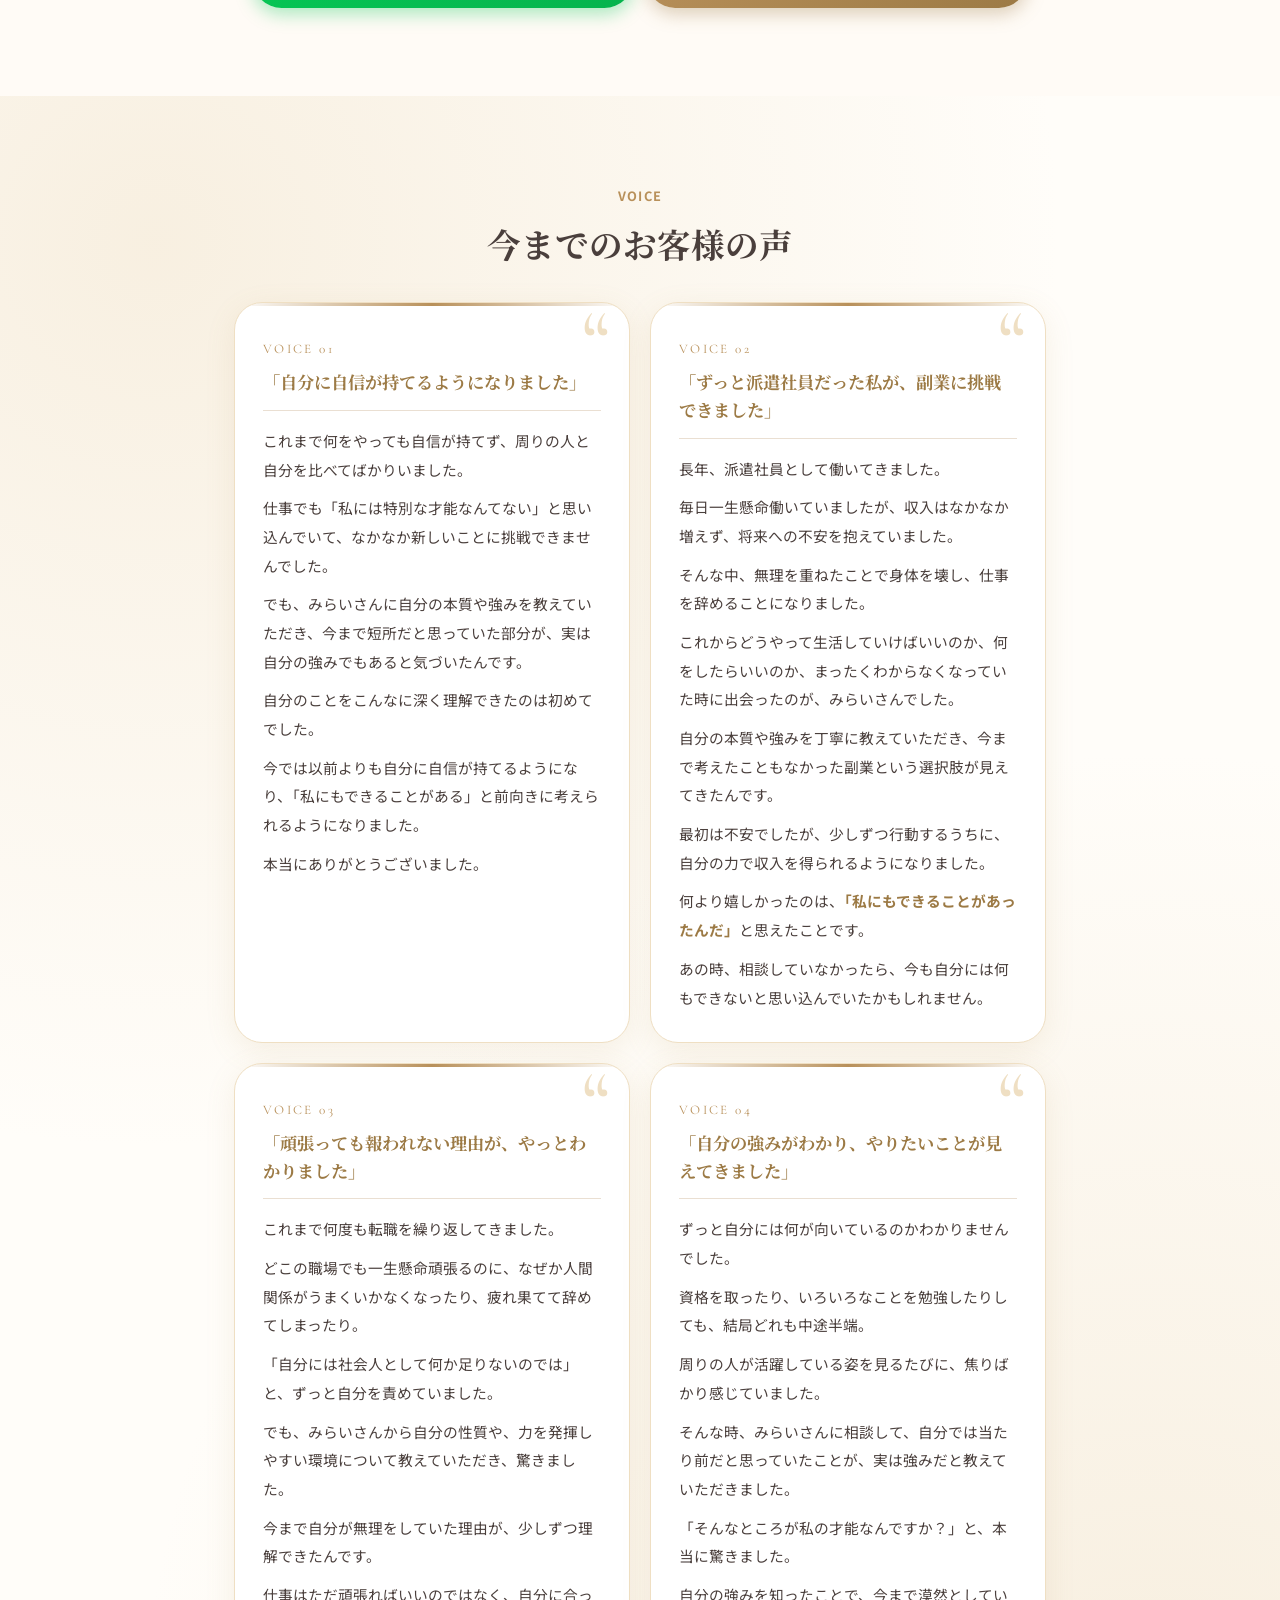
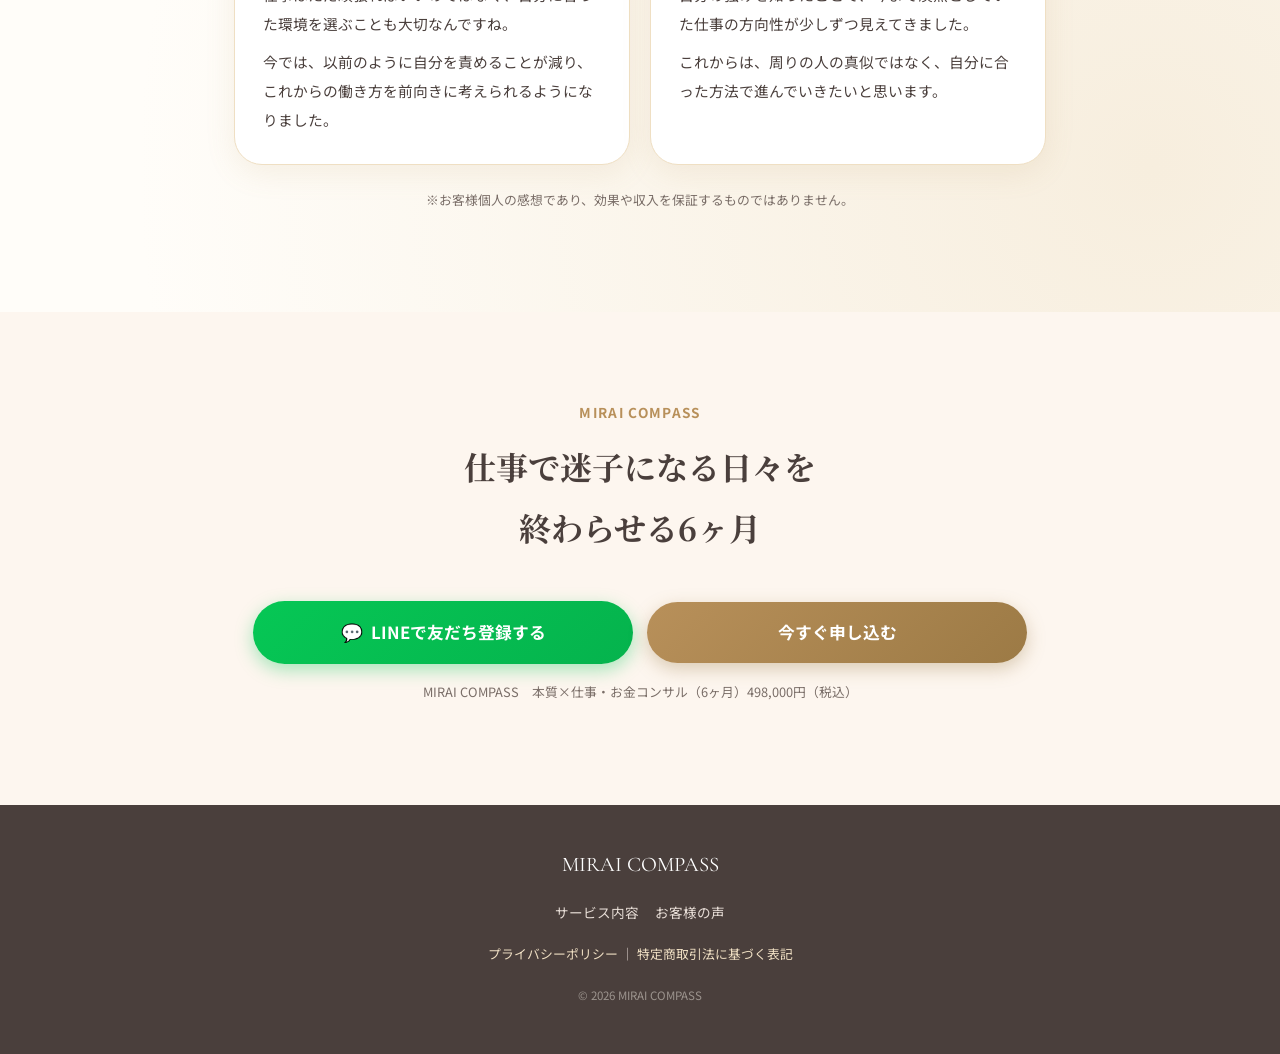
==== commit 1f5dff15: "Link the apply buttons to the card checkout" ====
--- a/index.html
+++ b/index.html
@@ -55,7 +55,7 @@
       <h1 class="hero-title">仕事で迷子になる日々を<br>終わらせる<span class="hero-title-accent">6ヶ月</span></h1>
       <div class="cta-buttons">
         <a href="#" class="btn btn-line btn-large js-line" rel="noopener"><span class="line-icon" aria-hidden="true">💬</span>LINEで友だち登録する</a>
-        <a href="#" class="btn btn-brown btn-large js-apply" target="_blank" rel="noopener" hidden>今すぐ申し込む</a>
+        <a href="#" class="btn btn-brown btn-large js-apply" rel="noopener" hidden>今すぐ申し込む</a>
       </div>
     </div>
   </section>
@@ -106,7 +106,7 @@
 
       <div class="cta-buttons cta-buttons-inline">
         <a href="#" class="btn btn-line btn-large js-line" rel="noopener"><span class="line-icon" aria-hidden="true">💬</span>LINEで友だち登録する</a>
-        <a href="#" class="btn btn-brown btn-large js-apply" target="_blank" rel="noopener" hidden>今すぐ申し込む</a>
+        <a href="#" class="btn btn-brown btn-large js-apply" rel="noopener" hidden>今すぐ申し込む</a>
       </div>
     </div>
   </section>
@@ -148,7 +148,7 @@
       <h2 class="cta-title">仕事で迷子になる日々を<br>終わらせる6ヶ月</h2>
       <div class="cta-buttons">
         <a href="#" class="btn btn-line btn-large btn-cta-final js-line" rel="noopener"><span class="line-icon" aria-hidden="true">💬</span>LINEで友だち登録する</a>
-        <a href="#" class="btn btn-brown btn-large btn-cta-final js-apply" target="_blank" rel="noopener" hidden>今すぐ申し込む</a>
+        <a href="#" class="btn btn-brown btn-large btn-cta-final js-apply" rel="noopener" hidden>今すぐ申し込む</a>
       </div>
       <p class="cta-note">MIRAI COMPASS　本質×仕事・お金コンサル（6ヶ月）<br class="sp-only">498,000円（税込）</p>
     </div>
@@ -178,7 +178,7 @@
   <a href="#" class="btn btn-line js-line" rel="noopener" tabindex="-1"><span class="line-icon" aria-hidden="true">💬</span>LINEで友だち登録する</a>
 </div>
 
-<script src="js/content.js?v=1"></script>
-<script src="script.js?v=1"></script>
+<script src="js/content.js?v=2"></script>
+<script src="script.js?v=2"></script>
 </body>
 </html>
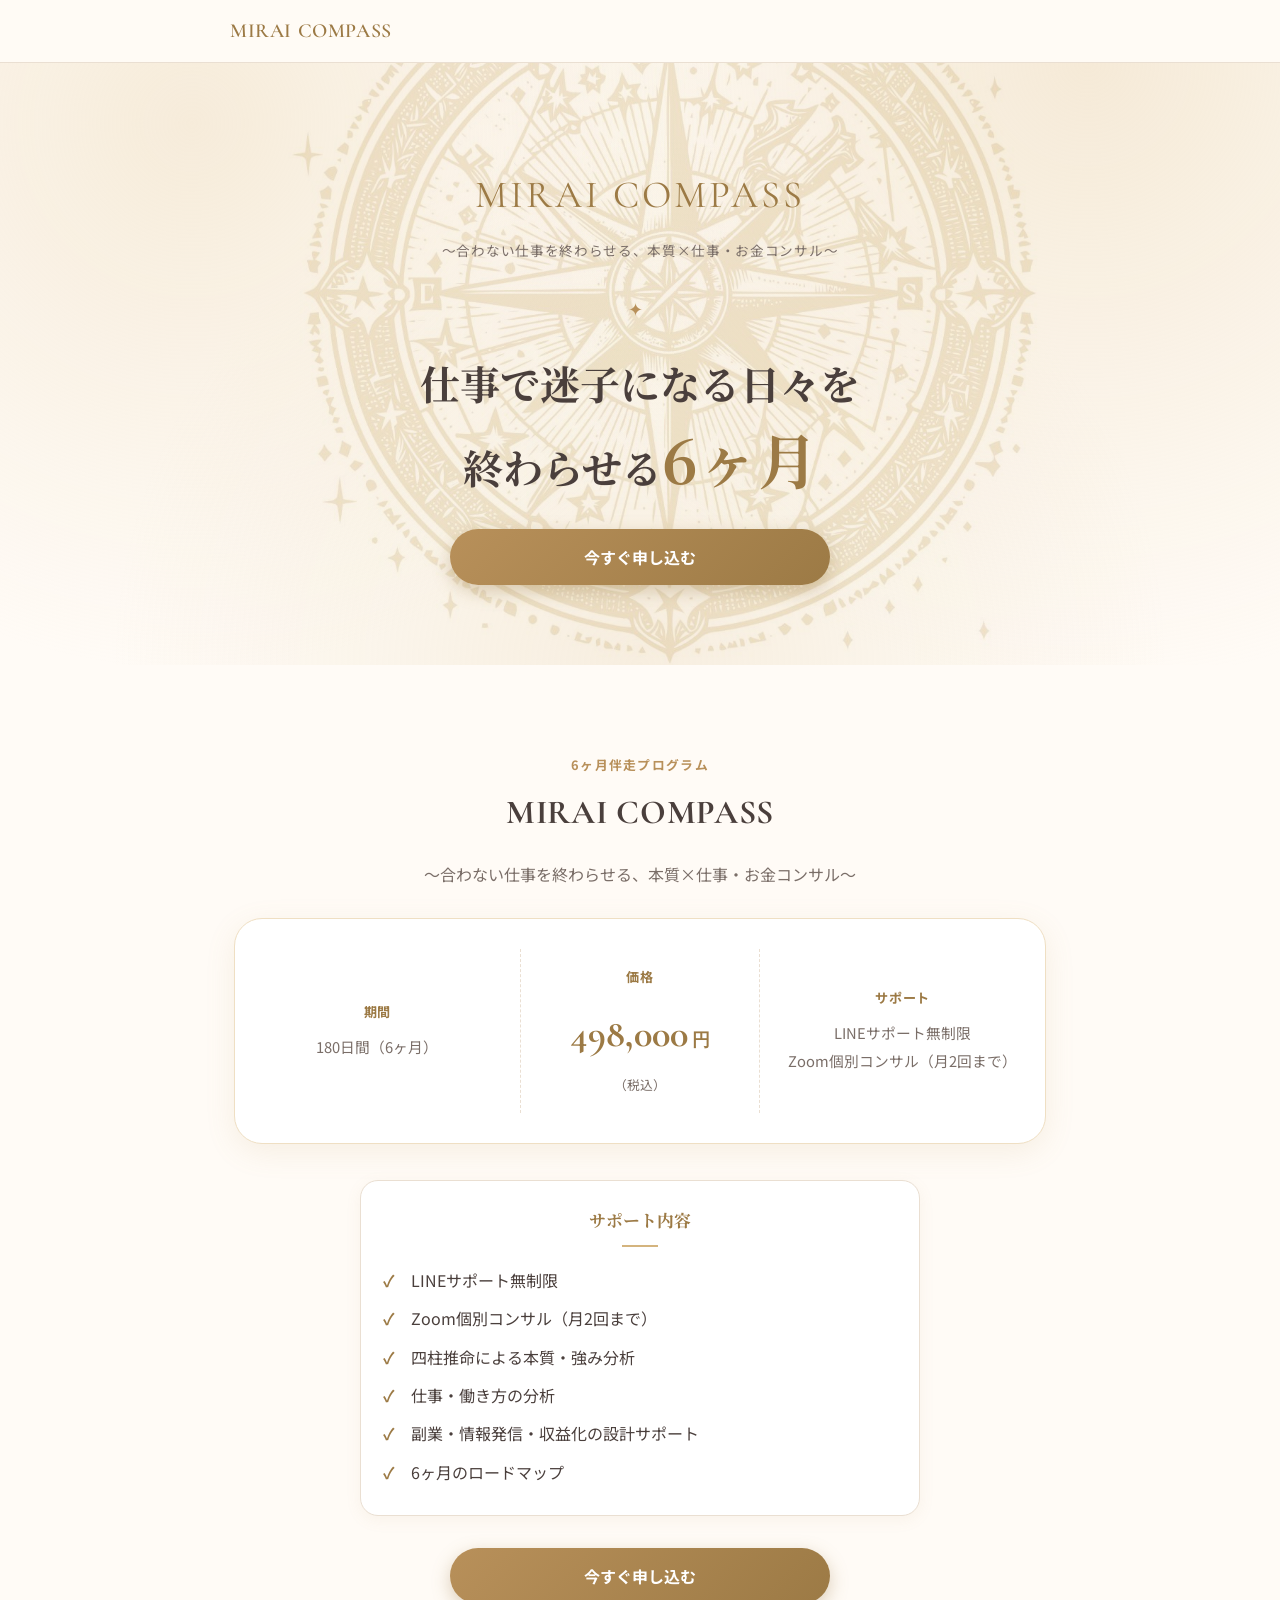
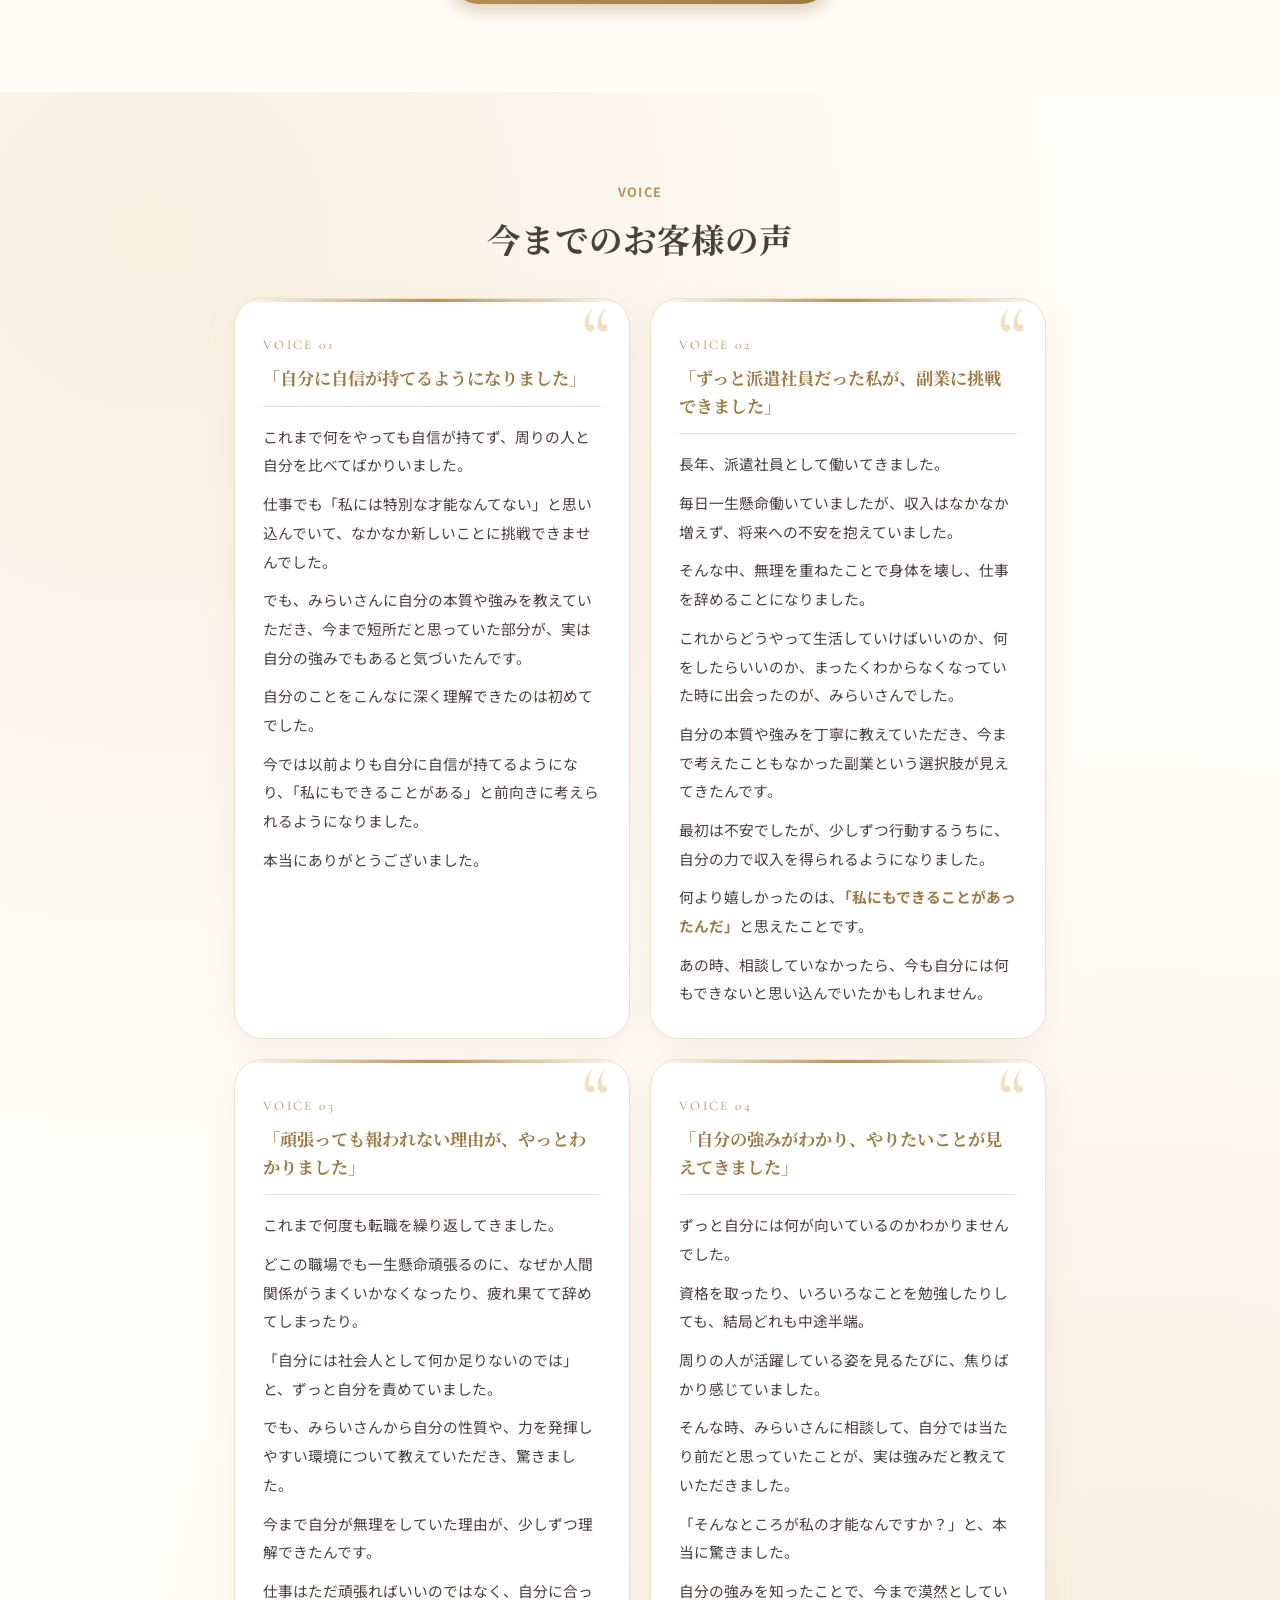
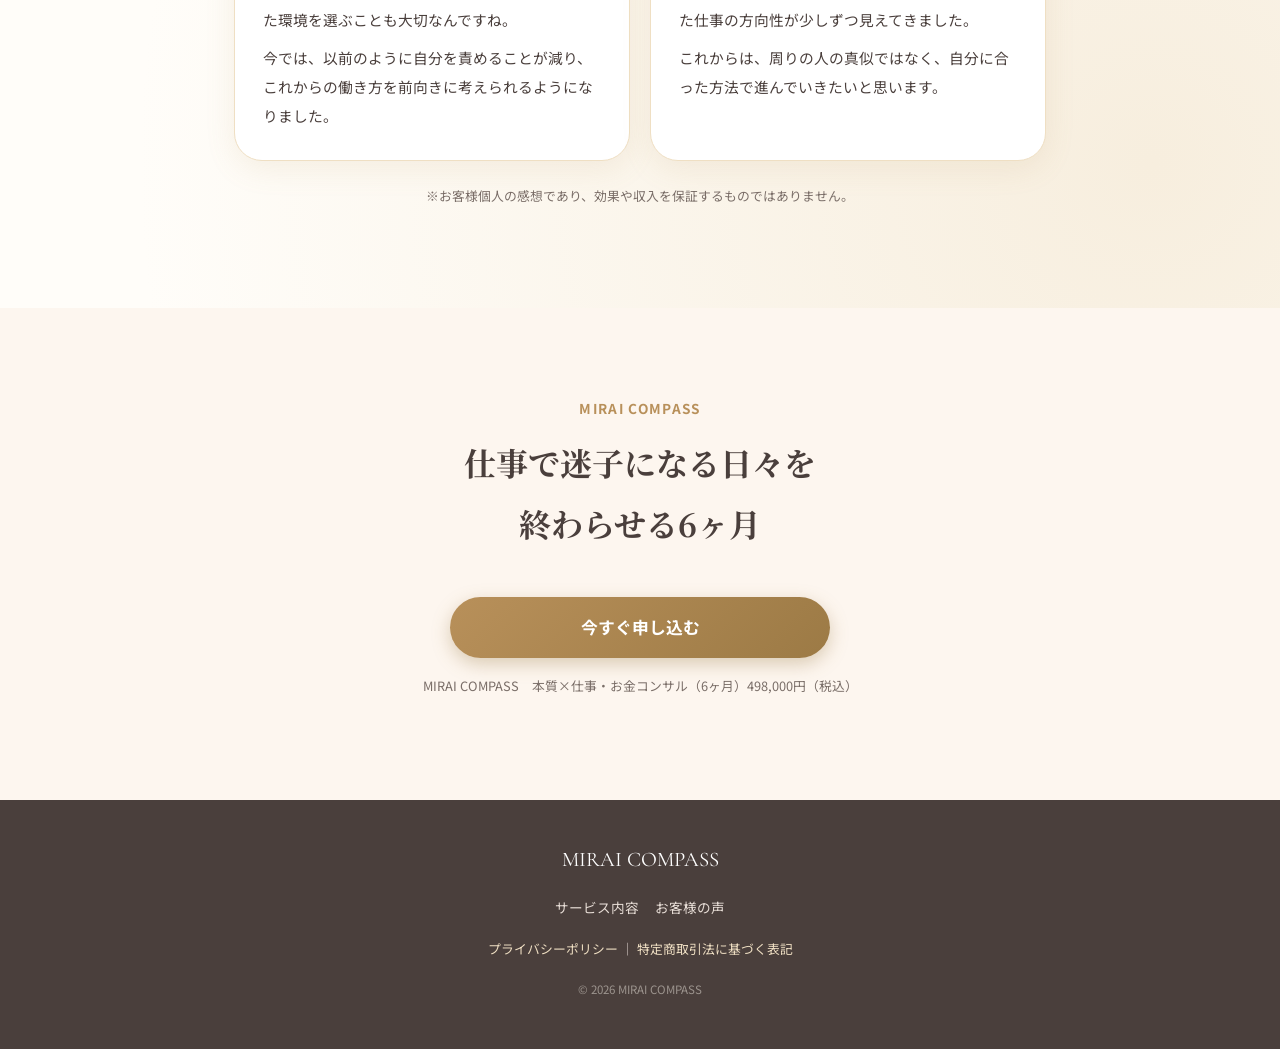
==== commit 9590b595: "Remove the LINE buttons; the bottom bar on phones now opens the checkout" ====
--- a/index.html
+++ b/index.html
@@ -20,7 +20,7 @@
 <link href="https://fonts.googleapis.com/css2?family=Cormorant+Garamond:wght@500;600&family=Noto+Serif+JP:wght@500;700&family=Noto+Sans+JP:wght@400;500;700&display=swap" rel="stylesheet">
 
 <link rel="stylesheet" href="style.css?v=1">
-<link rel="stylesheet" href="work.css?v=1">
+<link rel="stylesheet" href="work.css?v=3">
 </head>
 <body class="work-lp">
 
@@ -29,7 +29,6 @@
 <header class="site-header">
   <div class="header-inner">
     <a href="#top" class="logo">MIRAI COMPASS</a>
-    <a href="#" class="btn btn-line btn-small js-line" rel="noopener">LINEで相談する</a>
   </div>
 </header>
 
@@ -54,7 +53,6 @@
       <div class="divider" aria-hidden="true">✦</div>
       <h1 class="hero-title">仕事で迷子になる日々を<br>終わらせる<span class="hero-title-accent">6ヶ月</span></h1>
       <div class="cta-buttons">
-        <a href="#" class="btn btn-line btn-large js-line" rel="noopener"><span class="line-icon" aria-hidden="true">💬</span>LINEで友だち登録する</a>
         <a href="#" class="btn btn-brown btn-large js-apply" rel="noopener" hidden>今すぐ申し込む</a>
       </div>
     </div>
@@ -105,7 +103,6 @@
       </div>
 
       <div class="cta-buttons cta-buttons-inline">
-        <a href="#" class="btn btn-line btn-large js-line" rel="noopener"><span class="line-icon" aria-hidden="true">💬</span>LINEで友だち登録する</a>
         <a href="#" class="btn btn-brown btn-large js-apply" rel="noopener" hidden>今すぐ申し込む</a>
       </div>
     </div>
@@ -147,7 +144,6 @@
       <p class="cta-eyebrow">MIRAI COMPASS</p>
       <h2 class="cta-title">仕事で迷子になる日々を<br>終わらせる6ヶ月</h2>
       <div class="cta-buttons">
-        <a href="#" class="btn btn-line btn-large btn-cta-final js-line" rel="noopener"><span class="line-icon" aria-hidden="true">💬</span>LINEで友だち登録する</a>
         <a href="#" class="btn btn-brown btn-large btn-cta-final js-apply" rel="noopener" hidden>今すぐ申し込む</a>
       </div>
       <p class="cta-note">MIRAI COMPASS　本質×仕事・お金コンサル（6ヶ月）<br class="sp-only">498,000円（税込）</p>
@@ -173,12 +169,12 @@
   </div>
 </footer>
 
-<!-- スマホ下部の固定LINEボタン（ヒーローを過ぎたら表示） -->
+<!-- スマホ下部の固定申込ボタン（ヒーローと最後のCTAが見えていない間に表示） -->
 <div class="sticky-cta" id="sticky-cta" aria-hidden="true">
-  <a href="#" class="btn btn-line js-line" rel="noopener" tabindex="-1"><span class="line-icon" aria-hidden="true">💬</span>LINEで友だち登録する</a>
+  <a href="#" class="btn btn-brown js-apply" rel="noopener" tabindex="-1" hidden>今すぐ申し込む</a>
 </div>
 
-<script src="js/content.js?v=2"></script>
-<script src="script.js?v=2"></script>
+<script src="js/content.js?v=3"></script>
+<script src="script.js?v=3"></script>
 </body>
 </html>
--- a/work.css
+++ b/work.css
@@ -26,7 +26,7 @@
 .work-lp .price-card-price{ color: var(--c-accent); }
 .work-lp .tag{ background: var(--c-pink); color: var(--c-accent); }
 
-/* ---- ヘッダーのLINEボタン ---- */
+/* ---- ヘッダーのボタン（未使用） ---- */
 .work-lp .header-inner .btn-small{ padding: 8px 14px; font-size: .78rem; }
 
 /* ---- CTAボタン群 ---- */
@@ -129,7 +129,7 @@
   margin:0;
 }
 
-/* ---- スマホ固定LINEボタン ---- */
+/* ---- スマホ固定申込ボタン ---- */
 .sticky-cta{
   position: fixed; left:0; right:0; bottom:0; z-index: 90;
   padding: 10px 16px calc(10px + env(safe-area-inset-bottom));
